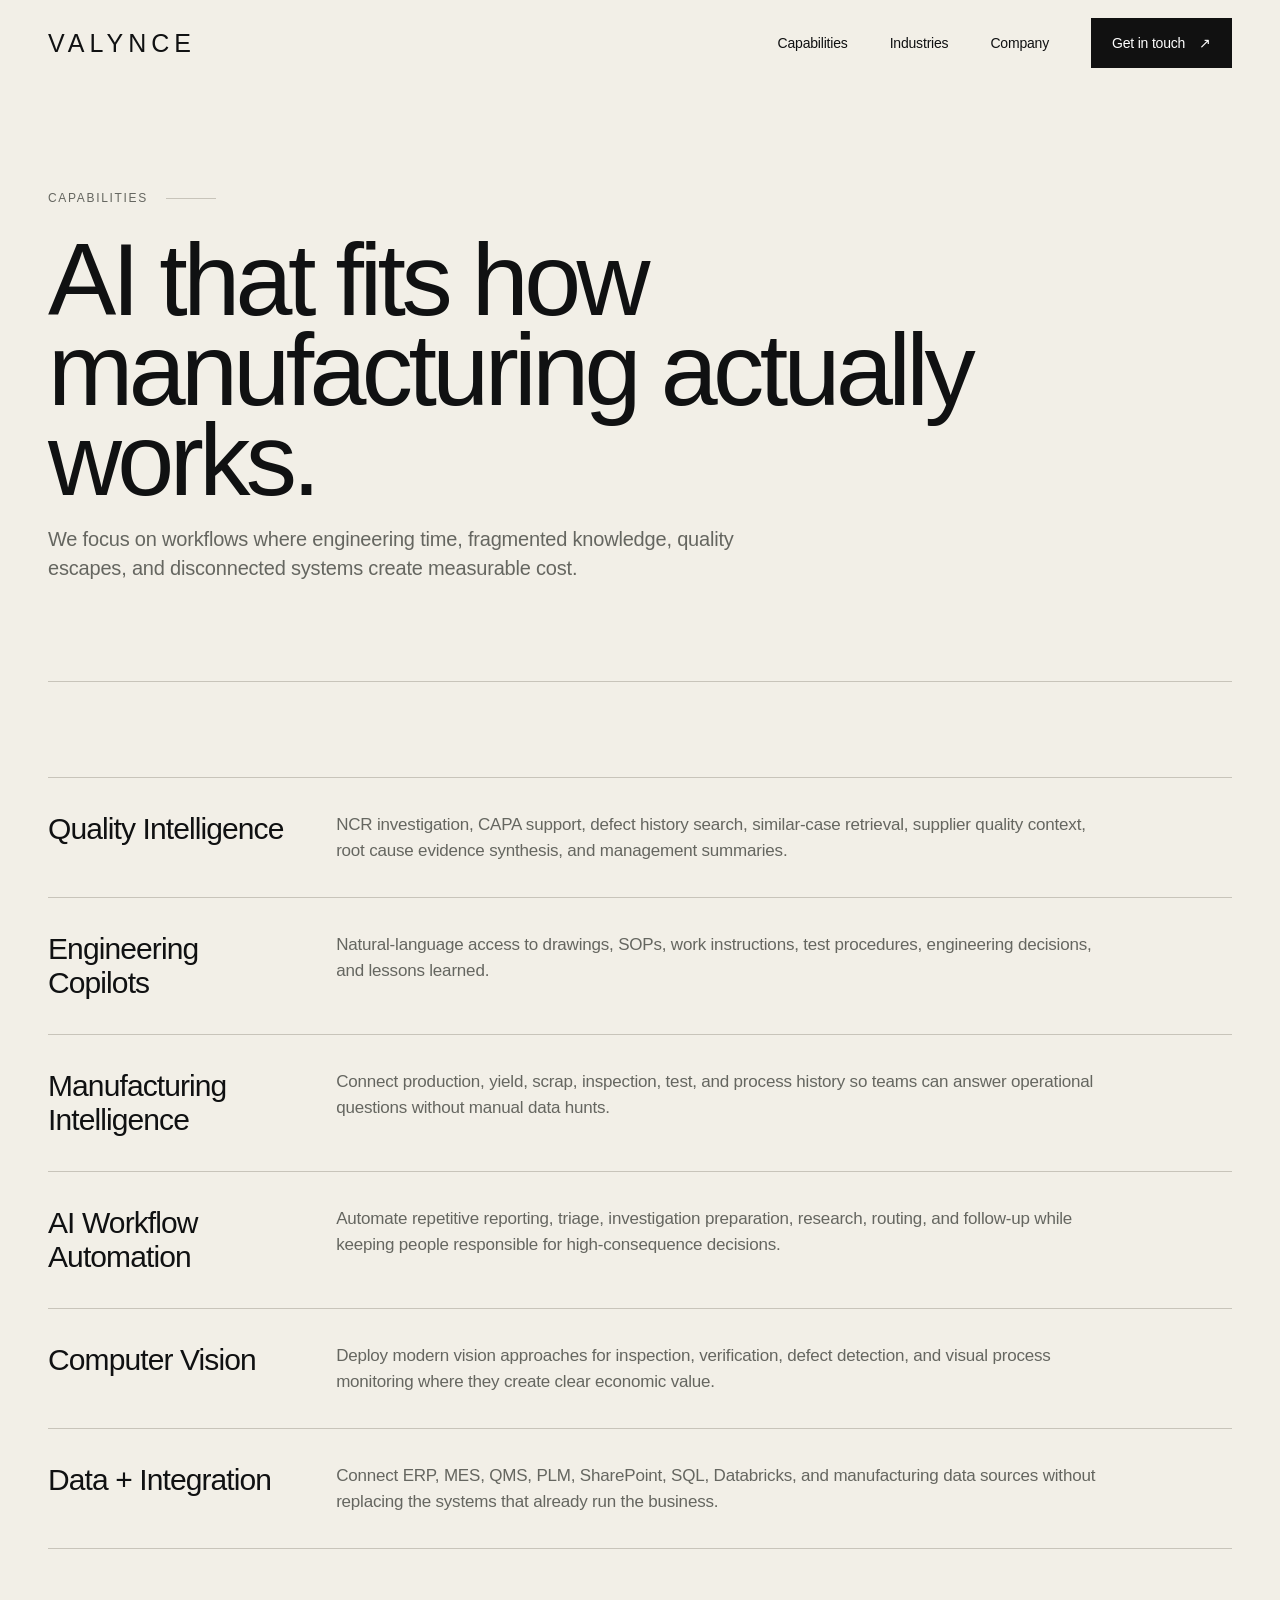
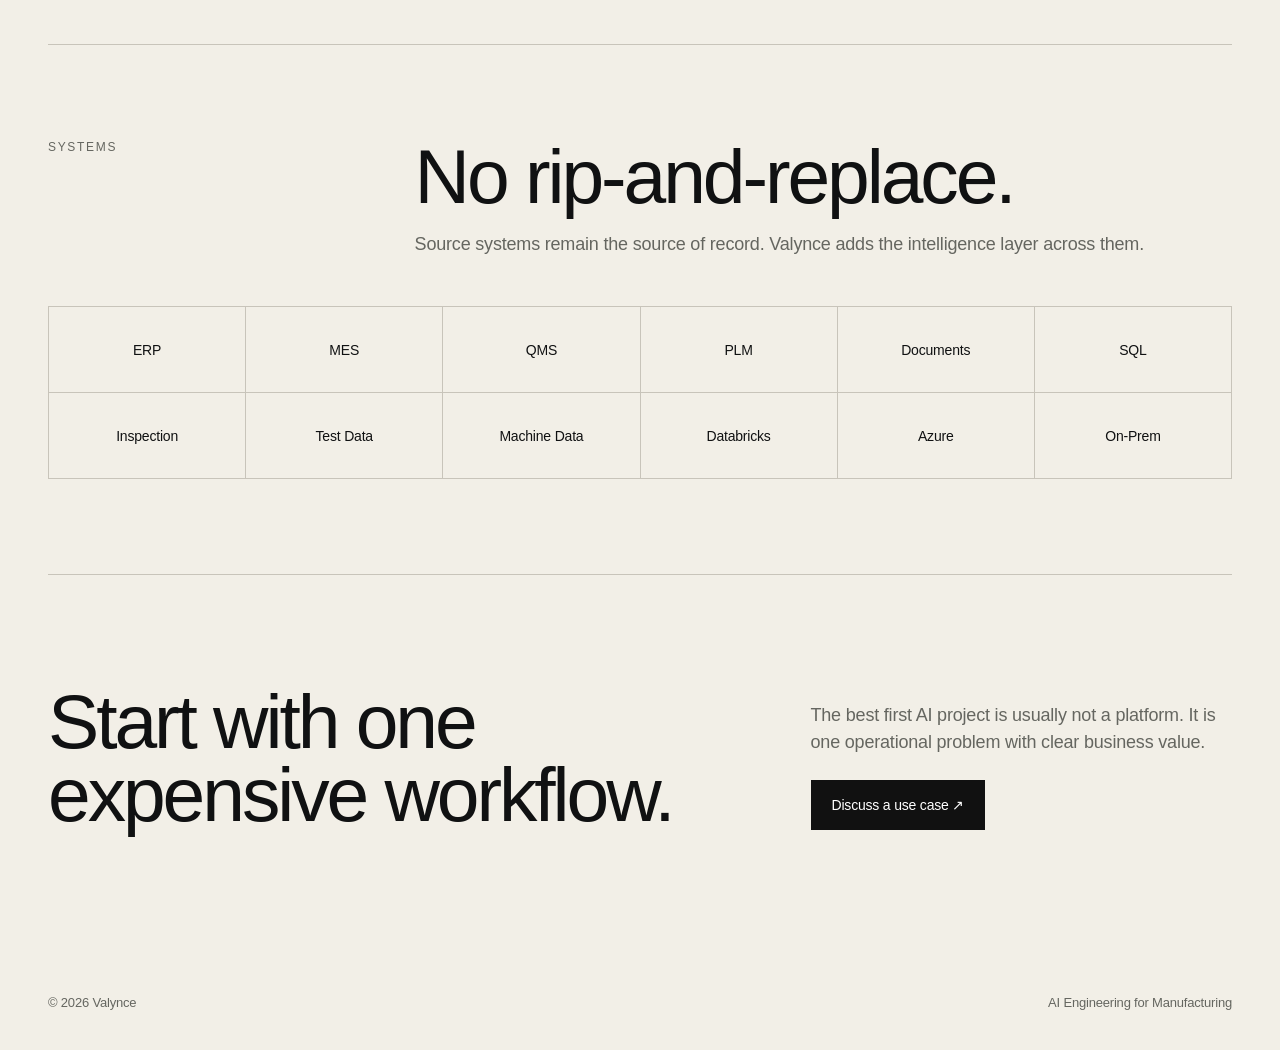
==== capabilities.html @ f6df3d38 "Rename Meridian branding to Valynce" ====
<!doctype html>
<html lang="en"><head>
<meta charset="utf-8"><meta name="viewport" content="width=device-width,initial-scale=1">
<title>Capabilities | Valynce</title><link rel="stylesheet" href="assets/style.css">
</head><body><div class="site">

<header>
  <a class="brand" href="index.html">VALYNCE</a>
  <nav>
    <a href="capabilities.html">Capabilities</a>
    <a href="industries.html">Industries</a>
    <a href="company.html">Company</a>
    <a class="nav-cta" href="mailto:hello@valynce.ai">Get in touch <span>↗</span></a>
  </nav>
</header>

<section class="page-hero">
  <div class="eyebrow">Capabilities</div>
  <h1>AI that fits how manufacturing actually works.</h1>
  <p>We focus on workflows where engineering time, fragmented knowledge, quality escapes, and disconnected systems create measurable cost.</p>
</section>

<section class="section reveal">
  <div class="list-row"><h3>Quality Intelligence</h3><p>NCR investigation, CAPA support, defect history search, similar-case retrieval, supplier quality context, root cause evidence synthesis, and management summaries.</p></div>
  <div class="list-row"><h3>Engineering Copilots</h3><p>Natural-language access to drawings, SOPs, work instructions, test procedures, engineering decisions, and lessons learned.</p></div>
  <div class="list-row"><h3>Manufacturing Intelligence</h3><p>Connect production, yield, scrap, inspection, test, and process history so teams can answer operational questions without manual data hunts.</p></div>
  <div class="list-row"><h3>AI Workflow Automation</h3><p>Automate repetitive reporting, triage, investigation preparation, research, routing, and follow-up while keeping people responsible for high-consequence decisions.</p></div>
  <div class="list-row"><h3>Computer Vision</h3><p>Deploy modern vision approaches for inspection, verification, defect detection, and visual process monitoring where they create clear economic value.</p></div>
  <div class="list-row"><h3>Data + Integration</h3><p>Connect ERP, MES, QMS, PLM, SharePoint, SQL, Databricks, and manufacturing data sources without replacing the systems that already run the business.</p></div>
</section>

<section class="section reveal">
  <div class="section-head"><div class="label">Systems</div><div><h2>No rip-and-replace.</h2><p class="lede">Source systems remain the source of record. Valynce adds the intelligence layer across them.</p></div></div>
  <div class="systems">
    <div>ERP</div><div>MES</div><div>QMS</div><div>PLM</div><div>Documents</div><div>SQL</div>
    <div>Inspection</div><div>Test Data</div><div>Machine Data</div><div>Databricks</div><div>Azure</div><div>On-Prem</div>
  </div>
</section>

<section class="cta-band reveal"><div class="inner"><h2>Start with one expensive workflow.</h2><div><p>The best first AI project is usually not a platform. It is one operational problem with clear business value.</p><a class="button" href="mailto:hello@valynce.ai">Discuss a use case ↗</a></div></div></section>

<footer>
  <span>© 2026 Valynce</span>
  <span>AI Engineering for Manufacturing</span>
</footer>
</div><script src="assets/site.js"></script></body></html>
---- assets/style.css ----
:root{
  --bg:#f2efe7;
  --ink:#101112;
  --muted:#656660;
  --line:#c8c4ba;
  --panel:#ebe7dd;
  --max:1440px;
  --pad:48px;
}
*{box-sizing:border-box}
html{scroll-behavior:smooth}
body{
  margin:0;background:var(--bg);color:var(--ink);
  font-family:"Helvetica Neue",Helvetica,Arial,sans-serif;
  font-weight:400;letter-spacing:-0.012em;overflow-x:clip;
}
a{color:inherit}
.site{max-width:var(--max);margin:auto;padding:0 var(--pad)}
header{
  height:86px;display:flex;align-items:center;justify-content:space-between;
  position:relative;z-index:20
}
.brand{font-size:25px;letter-spacing:.20em;text-decoration:none;font-weight:500}
nav{display:flex;align-items:center;gap:42px}
nav a{text-decoration:none;font-size:14px}
.nav-cta,.button{
  display:inline-flex;align-items:center;justify-content:center;gap:14px;
  background:#111;color:#fff;padding:16px 20px;text-decoration:none;
  font-size:14px;border:1px solid #111;transition:transform .2s ease,background .2s ease
}
.nav-cta:hover,.button:hover{transform:translateY(-2px)}
.button.secondary{background:transparent;color:var(--ink)}
.hero{
  min-height:690px;position:relative;border-bottom:1px solid var(--line);
  display:grid;grid-template-columns:1.08fr .92fr;align-items:center;overflow:hidden
}
.hero-copy{position:relative;z-index:4;padding:55px 0 72px}
.eyebrow{
  display:flex;align-items:center;gap:18px;font-size:12px;text-transform:uppercase;
  letter-spacing:.14em;color:var(--muted);margin-bottom:30px
}
.eyebrow:after{content:"";width:50px;height:1px;background:var(--line)}
h1{
  font-size:clamp(72px,8.5vw,132px);line-height:.88;letter-spacing:-.045em;
  font-weight:400;margin:0;max-width:900px
}
.hero p{
  font-size:20px;line-height:1.42;max-width:590px;color:#53544f;margin:30px 0 30px
}
#wave{
  position:absolute;
  right:-8%;
  top:-1%;
  width:73%;
  height:103%;
  z-index:2;
  pointer-events:none;
  image-rendering:auto;
}
.hero-tag{
  position:absolute;right:2%;bottom:12%;z-index:4;font-size:12px;line-height:1.25;
  text-transform:uppercase;letter-spacing:.14em
}
.section{padding:95px 0;border-bottom:1px solid var(--line)}
.section-head{display:grid;grid-template-columns:.38fr 1fr;gap:56px;margin-bottom:48px}
.label{font-size:12px;text-transform:uppercase;letter-spacing:.14em;color:var(--muted)}
h2{
  font-size:clamp(48px,6vw,88px);line-height:.94;letter-spacing:-.04em;
  font-weight:400;margin:0
}
.lede{font-size:18px;line-height:1.55;color:var(--muted);max-width:740px;margin:18px 0 0}
.feature-grid{display:grid;grid-template-columns:repeat(3,1fr);border-top:1px solid var(--line);border-left:1px solid var(--line)}
.feature{
  min-height:270px;border-right:1px solid var(--line);border-bottom:1px solid var(--line);
  padding:28px;position:relative;transition:background .2s ease
}
.feature:hover{background:rgba(255,255,255,.2)}
.feature .num{font-size:12px;color:var(--muted)}
.feature h3{font-size:38px;line-height:.98;font-weight:400;letter-spacing:-.03em;margin:86px 0 14px}
.feature p{font-size:16px;line-height:1.4;color:var(--muted);max-width:320px;margin:0}
.split{display:grid;grid-template-columns:1fr 1fr;border:1px solid var(--line)}
.split>div{padding:38px;min-height:360px}
.split>div:first-child{border-right:1px solid var(--line)}
.split h3{font-size:46px;line-height:.98;font-weight:400;letter-spacing:-.035em;margin:72px 0 16px}
.split p{font-size:17px;line-height:1.5;color:var(--muted);max-width:520px}
.process{display:grid;grid-template-columns:repeat(4,1fr);border-top:1px solid var(--line)}
.step{min-height:260px;border-right:1px solid var(--line);padding:28px}
.step:last-child{border-right:0}
.step .num{font-size:12px;color:var(--muted)}
.step h3{font-size:31px;font-weight:400;letter-spacing:-.03em;margin:78px 0 10px}
.step p{font-size:15px;line-height:1.45;color:var(--muted);max-width:250px}
.systems{display:grid;grid-template-columns:repeat(6,1fr);border-top:1px solid var(--line);border-left:1px solid var(--line);margin-top:42px}
.systems div{height:86px;display:flex;align-items:center;justify-content:center;border-right:1px solid var(--line);border-bottom:1px solid var(--line);font-size:14px}
.industrial{display:grid;grid-template-columns:.82fr 1.18fr;gap:52px;align-items:center}
.industrial img{width:100%;display:block;filter:grayscale(1);aspect-ratio:1.32/1;object-fit:cover}
.industrial h2{font-size:clamp(48px,5.2vw,78px)}
.industrial p{font-size:18px;line-height:1.5;color:var(--muted);max-width:560px}
.page-hero{padding:105px 0 78px;border-bottom:1px solid var(--line)}
.page-hero h1{font-size:clamp(72px,8vw,124px);max-width:1100px}
.page-hero p{font-size:20px;line-height:1.45;max-width:760px;color:var(--muted)}
.list-row{display:grid;grid-template-columns:.42fr 1.58fr;gap:50px;padding:34px 0;border-top:1px solid var(--line)}
.list-row:last-child{border-bottom:1px solid var(--line)}
.list-row h3{font-size:30px;font-weight:400;margin:0;letter-spacing:-.03em}
.list-row p{font-size:17px;line-height:1.5;color:var(--muted);margin:0;max-width:760px}
.industry-grid{display:grid;grid-template-columns:repeat(2,1fr);border-top:1px solid var(--line);border-left:1px solid var(--line)}
.industry{min-height:310px;padding:32px;border-right:1px solid var(--line);border-bottom:1px solid var(--line)}
.industry h3{font-size:40px;font-weight:400;letter-spacing:-.035em;margin:118px 0 12px}
.industry p{font-size:16px;line-height:1.45;color:var(--muted);max-width:440px}
.big-quote{font-size:clamp(48px,6vw,92px);line-height:.96;letter-spacing:-.045em;max-width:1240px;margin:0}
.cta-band{padding:110px 0 125px}
.cta-band .inner{display:grid;grid-template-columns:1.25fr .75fr;gap:60px;align-items:end}
.cta-band p{font-size:18px;line-height:1.5;color:var(--muted);margin:0 0 24px}
footer{height:95px;display:flex;align-items:center;justify-content:space-between;font-size:13px;color:var(--muted)}
.reveal{opacity:0;transform:translateY(20px);transition:opacity .7s ease,transform .7s ease}
.reveal.visible{opacity:1;transform:none}
@media(max-width:980px){
  :root{--pad:24px}
  nav a:not(.nav-cta){display:none}
  .hero{grid-template-columns:1fr;min-height:650px}
  #wave{width:86%;opacity:.55}
  .feature-grid,.industry-grid{grid-template-columns:1fr}
  .section-head,.industrial,.split,.cta-band .inner,.list-row{grid-template-columns:1fr}
  .split>div:first-child{border-right:0;border-bottom:1px solid var(--line)}
  .process{grid-template-columns:1fr 1fr}
  .systems{grid-template-columns:repeat(3,1fr)}
}
@media(max-width:620px){
  :root{--pad:18px}
  .brand{font-size:19px}
  h1{font-size:59px}
  #wave{width:100%;right:-25%;opacity:.35}
  .hero-tag{display:none}
  .process,.systems{grid-template-columns:1fr}
  .step{border-right:0;border-bottom:1px solid var(--line)}
  .page-hero h1{font-size:58px}
}
@media(prefers-reduced-motion:reduce){
  html{scroll-behavior:auto}
  .reveal{opacity:1;transform:none}
}


/* ===== Valynce interactive WebGL hero ===== */
.hero-webgl{
  min-height:720px;
  position:relative;
  display:block;
  overflow:visible;
  border-bottom:1px solid var(--line);
  background:
    radial-gradient(circle at 1px 1px, rgba(60,60,60,.085) .75px, transparent .8px) 0 0 / 18px 18px,
    #F2F0EB;
}
.hero-webgl::after{
  content:"";
  position:absolute;
  inset:0;
  pointer-events:none;
  background:linear-gradient(90deg, rgba(242,240,235,.98) 0%, rgba(242,240,235,.93) 29%, rgba(242,240,235,.38) 48%, rgba(242,240,235,.015) 69%);
  z-index:2;
}
.hero-webgl #wave{
  position:absolute;
  top:0;
  right:calc(50% - 50vw);
  width:calc(50vw + 50%);
  height:100%;
  opacity:1;
  z-index:1;
  pointer-events:none;
}
.hero-webgl .hero-copy{
  position:relative;
  z-index:4;
  width:min(850px,72%);
  padding:92px 0 80px;
}
.hero-webgl .eyebrow{
  margin-bottom:34px;
}
.hero-webgl h1{
  font-family:Inter,"Helvetica Neue",Helvetica,Arial,sans-serif;
  font-size:clamp(72px,8.1vw,122px);
  line-height:.88;
  letter-spacing:-.052em;
  font-weight:500;
  max-width:920px;
}
.hero-webgl p{
  max-width:560px;
  font-size:20px;
  line-height:1.42;
  color:#62625f;
  margin:34px 0 32px;
}
.hero-webgl .hero-tag{
  position:absolute;
  z-index:5;
  right:1.4%;
  bottom:8.4%;
  font-size:11px;
  line-height:1.28;
  letter-spacing:.15em;
  font-weight:500;
}
@media(max-width:980px){
  .hero-webgl{min-height:680px}
  .hero-webgl .hero-copy{width:86%;padding-top:100px}
  .hero-webgl::after{background:linear-gradient(90deg,rgba(242,240,235,.98) 0%,rgba(242,240,235,.90) 48%,rgba(242,240,235,.15) 82%)}
}
@media(max-width:650px){
  .hero-webgl{min-height:660px}
  .hero-webgl .hero-copy{width:100%;padding-top:106px}
  .hero-webgl h1{font-size:58px;letter-spacing:-.045em}
  .hero-webgl p{font-size:18px;max-width:88%}
  .hero-webgl .hero-tag{display:none}
  .hero-webgl::after{background:linear-gradient(90deg,rgba(242,240,235,.98) 0%,rgba(242,240,235,.92) 58%,rgba(242,240,235,.28) 100%)}
}
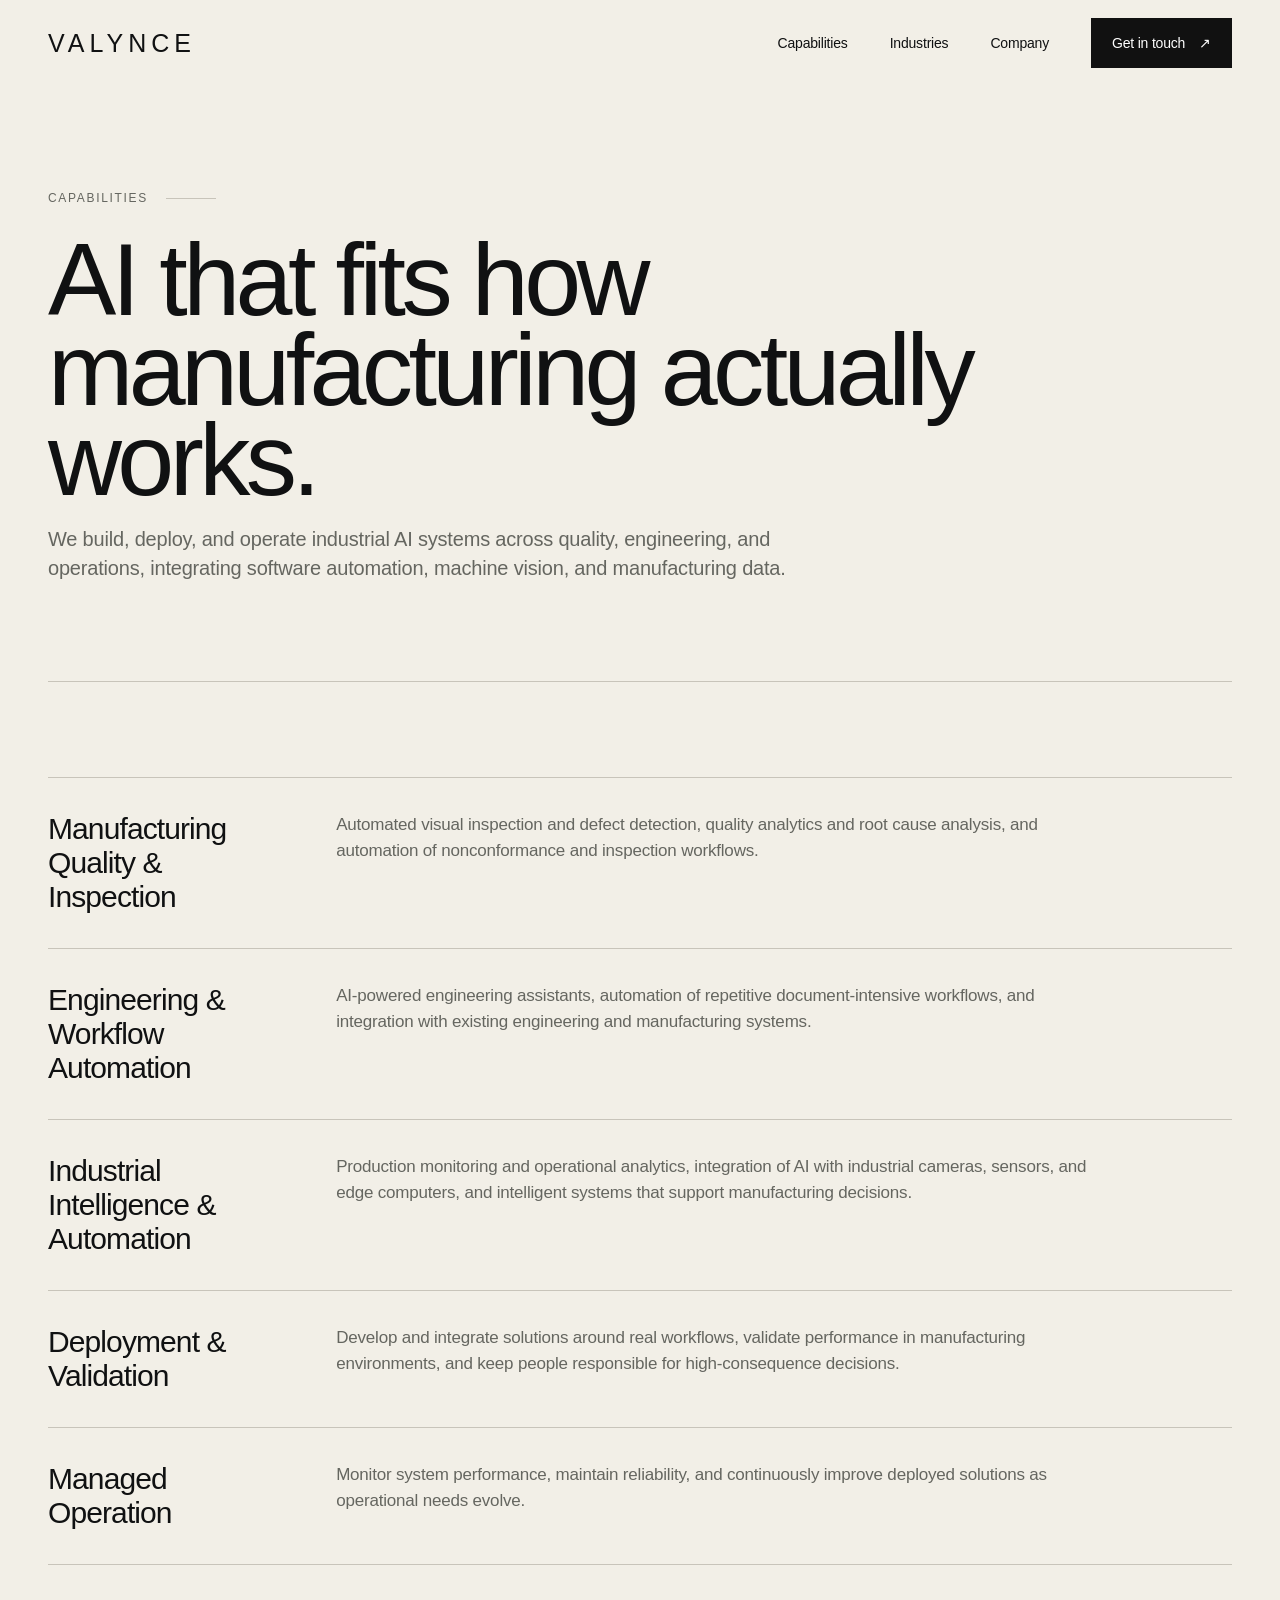
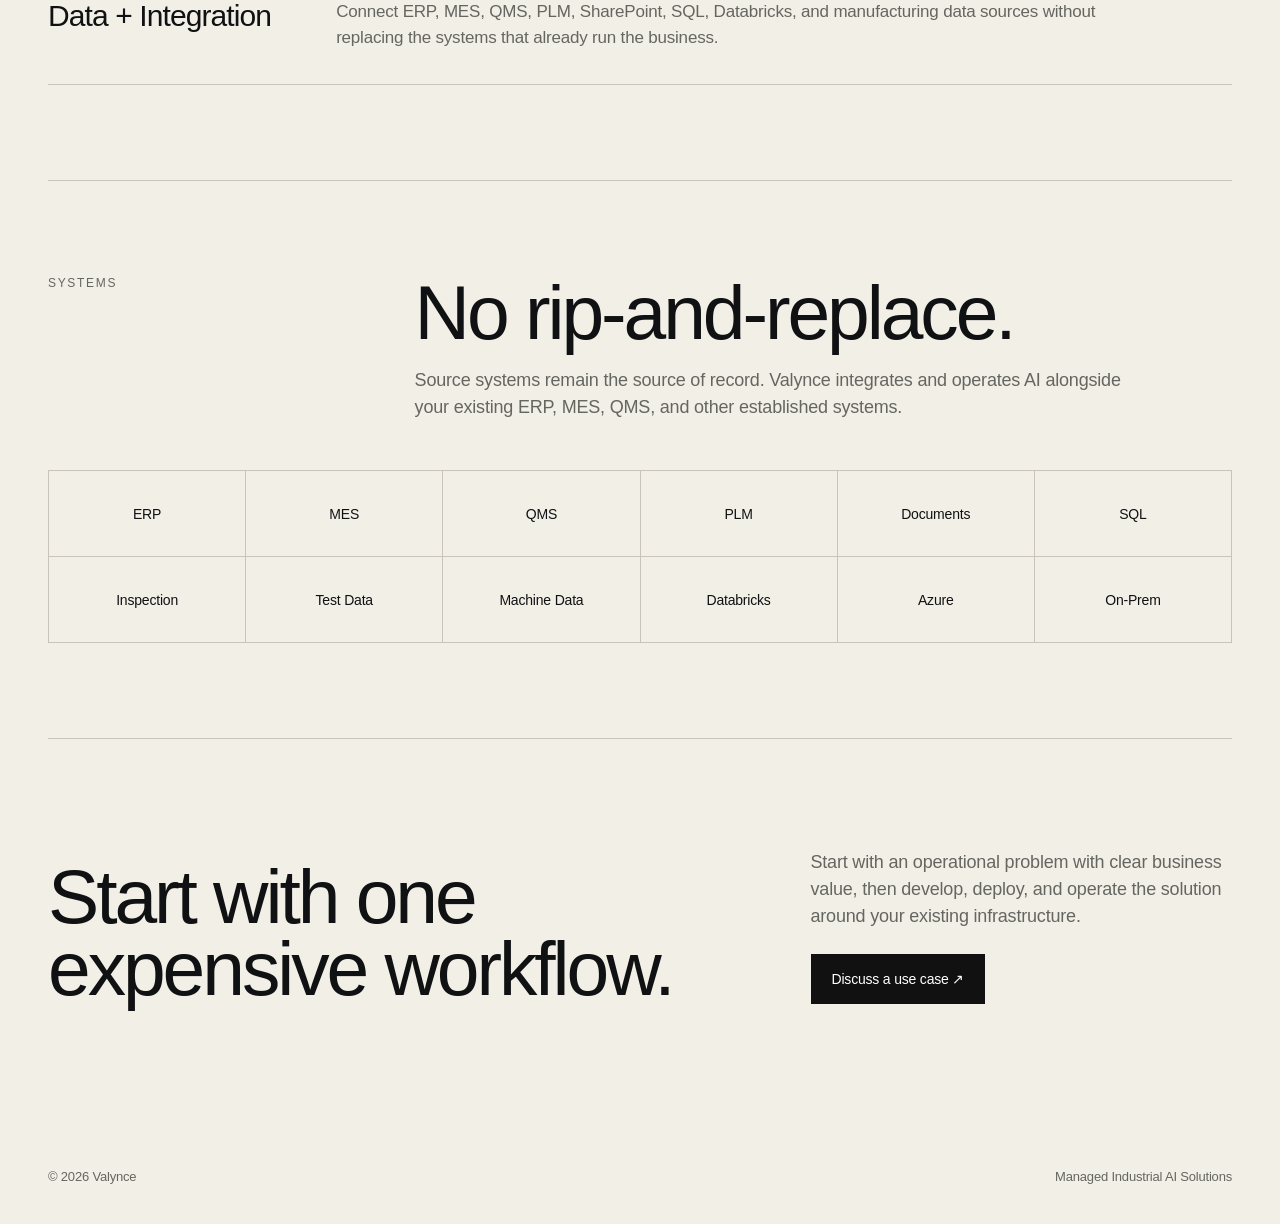
==== commit cf215058: "Position Valynce as a managed industrial AI solutions provider" ====
--- a/capabilities.html
+++ b/capabilities.html
@@ -1,7 +1,7 @@
 <!doctype html>
 <html lang="en"><head>
 <meta charset="utf-8"><meta name="viewport" content="width=device-width,initial-scale=1">
-<title>Capabilities | Valynce</title><link rel="stylesheet" href="assets/style.css">
+<title>Capabilities | Valynce</title><link rel="stylesheet" href="assets/style.css?v=d0374bb2c1">
 </head><body><div class="site">
 
 <header>
@@ -10,37 +10,37 @@
     <a href="capabilities.html">Capabilities</a>
     <a href="industries.html">Industries</a>
     <a href="company.html">Company</a>
-    <a class="nav-cta" href="mailto:hello@valynce.ai">Get in touch <span>↗</span></a>
+    <a class="nav-cta" href="contact.html">Get in touch <span>↗</span></a>
   </nav>
 </header>
 
 <section class="page-hero">
   <div class="eyebrow">Capabilities</div>
   <h1>AI that fits how manufacturing actually works.</h1>
-  <p>We focus on workflows where engineering time, fragmented knowledge, quality escapes, and disconnected systems create measurable cost.</p>
+  <p>We build, deploy, and operate industrial AI systems across quality, engineering, and operations, integrating software automation, machine vision, and manufacturing data.</p>
 </section>
 
 <section class="section reveal">
-  <div class="list-row"><h3>Quality Intelligence</h3><p>NCR investigation, CAPA support, defect history search, similar-case retrieval, supplier quality context, root cause evidence synthesis, and management summaries.</p></div>
-  <div class="list-row"><h3>Engineering Copilots</h3><p>Natural-language access to drawings, SOPs, work instructions, test procedures, engineering decisions, and lessons learned.</p></div>
-  <div class="list-row"><h3>Manufacturing Intelligence</h3><p>Connect production, yield, scrap, inspection, test, and process history so teams can answer operational questions without manual data hunts.</p></div>
-  <div class="list-row"><h3>AI Workflow Automation</h3><p>Automate repetitive reporting, triage, investigation preparation, research, routing, and follow-up while keeping people responsible for high-consequence decisions.</p></div>
-  <div class="list-row"><h3>Computer Vision</h3><p>Deploy modern vision approaches for inspection, verification, defect detection, and visual process monitoring where they create clear economic value.</p></div>
+  <div class="list-row"><h3>Manufacturing Quality &amp; Inspection</h3><p>Automated visual inspection and defect detection, quality analytics and root cause analysis, and automation of nonconformance and inspection workflows.</p></div>
+  <div class="list-row"><h3>Engineering &amp; Workflow Automation</h3><p>AI-powered engineering assistants, automation of repetitive document-intensive workflows, and integration with existing engineering and manufacturing systems.</p></div>
+  <div class="list-row"><h3>Industrial Intelligence &amp; Automation</h3><p>Production monitoring and operational analytics, integration of AI with industrial cameras, sensors, and edge computers, and intelligent systems that support manufacturing decisions.</p></div>
+  <div class="list-row"><h3>Deployment &amp; Validation</h3><p>Develop and integrate solutions around real workflows, validate performance in manufacturing environments, and keep people responsible for high-consequence decisions.</p></div>
+  <div class="list-row"><h3>Managed Operation</h3><p>Monitor system performance, maintain reliability, and continuously improve deployed solutions as operational needs evolve.</p></div>
   <div class="list-row"><h3>Data + Integration</h3><p>Connect ERP, MES, QMS, PLM, SharePoint, SQL, Databricks, and manufacturing data sources without replacing the systems that already run the business.</p></div>
 </section>
 
 <section class="section reveal">
-  <div class="section-head"><div class="label">Systems</div><div><h2>No rip-and-replace.</h2><p class="lede">Source systems remain the source of record. Valynce adds the intelligence layer across them.</p></div></div>
+  <div class="section-head"><div class="label">Systems</div><div><h2>No rip-and-replace.</h2><p class="lede">Source systems remain the source of record. Valynce integrates and operates AI alongside your existing ERP, MES, QMS, and other established systems.</p></div></div>
   <div class="systems">
     <div>ERP</div><div>MES</div><div>QMS</div><div>PLM</div><div>Documents</div><div>SQL</div>
     <div>Inspection</div><div>Test Data</div><div>Machine Data</div><div>Databricks</div><div>Azure</div><div>On-Prem</div>
   </div>
 </section>
 
-<section class="cta-band reveal"><div class="inner"><h2>Start with one expensive workflow.</h2><div><p>The best first AI project is usually not a platform. It is one operational problem with clear business value.</p><a class="button" href="mailto:hello@valynce.ai">Discuss a use case ↗</a></div></div></section>
+<section class="cta-band reveal"><div class="inner"><h2>Start with one expensive workflow.</h2><div><p>Start with an operational problem with clear business value, then develop, deploy, and operate the solution around your existing infrastructure.</p><a class="button" href="contact.html">Discuss a use case ↗</a></div></div></section>
 
 <footer>
   <span>© 2026 Valynce</span>
-  <span>AI Engineering for Manufacturing</span>
+  <span>Managed Industrial AI Solutions</span>
 </footer>
 </div><script src="assets/site.js"></script></body></html>
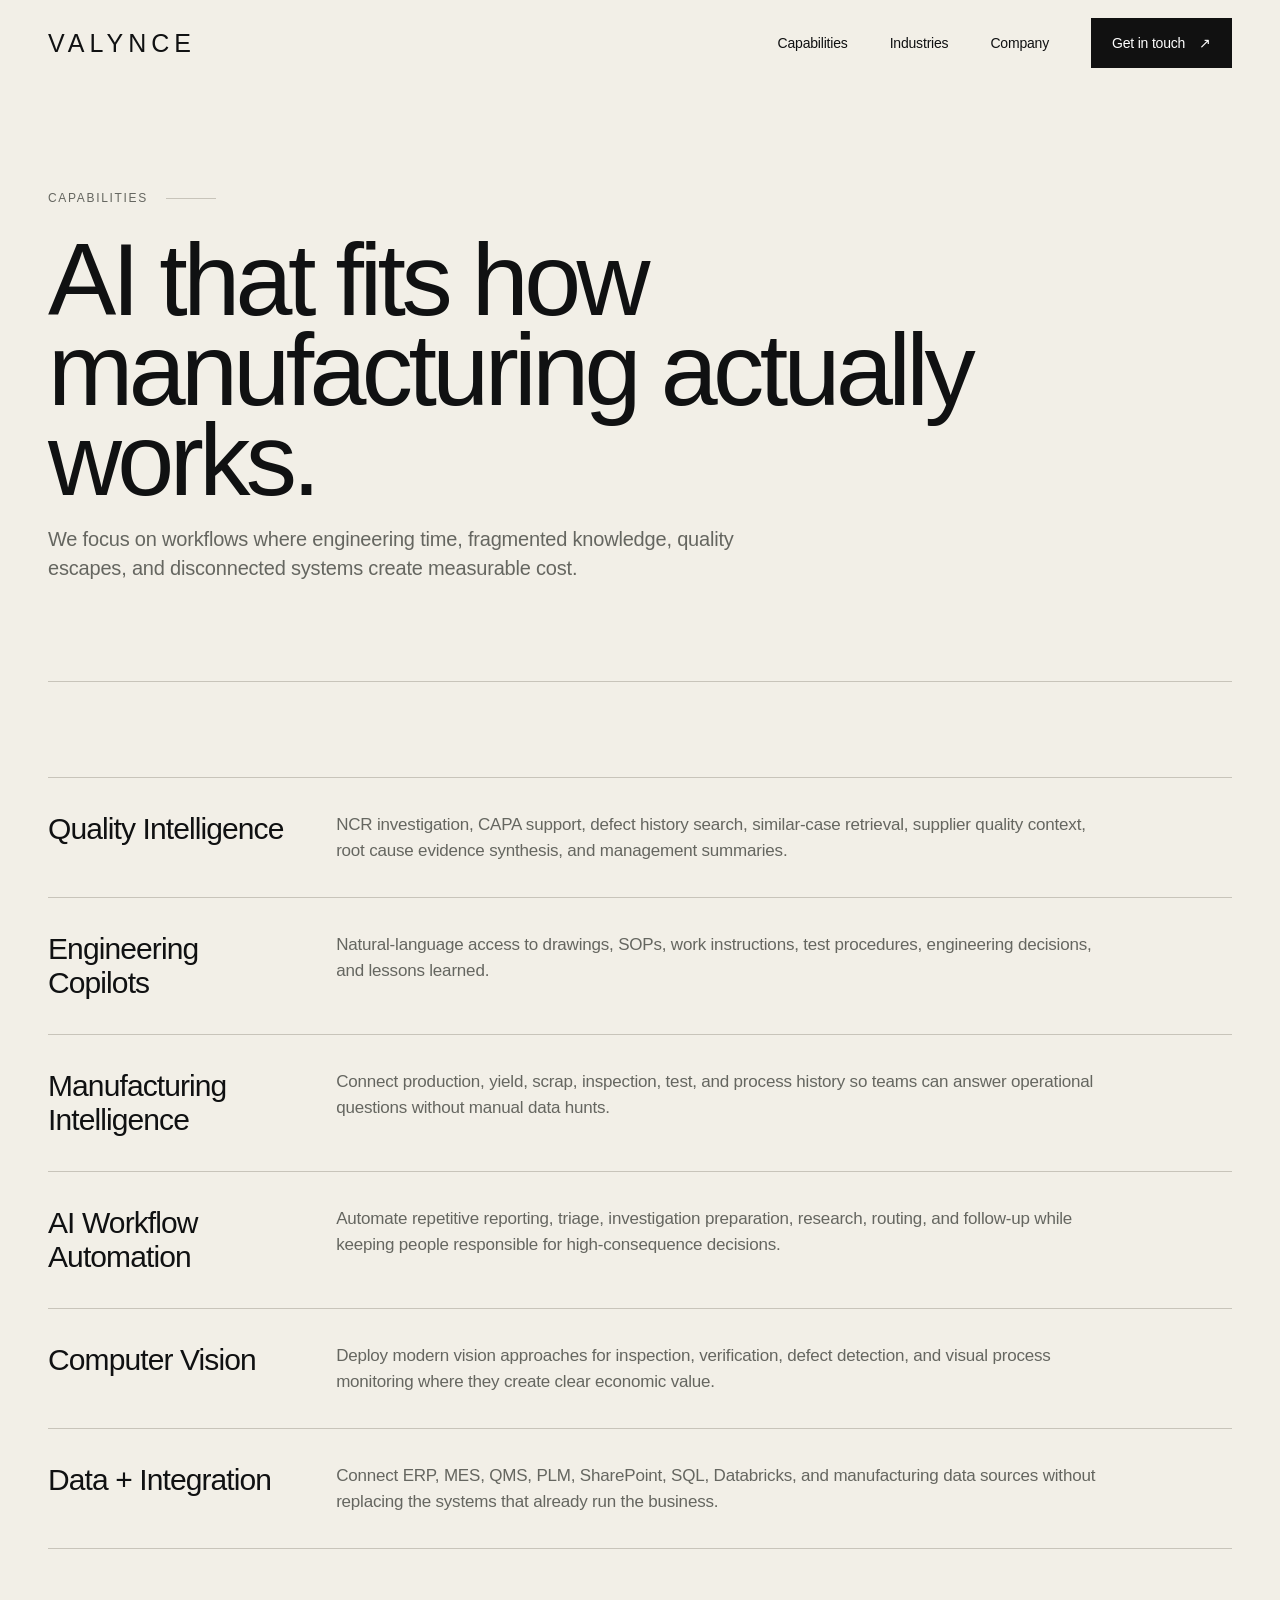
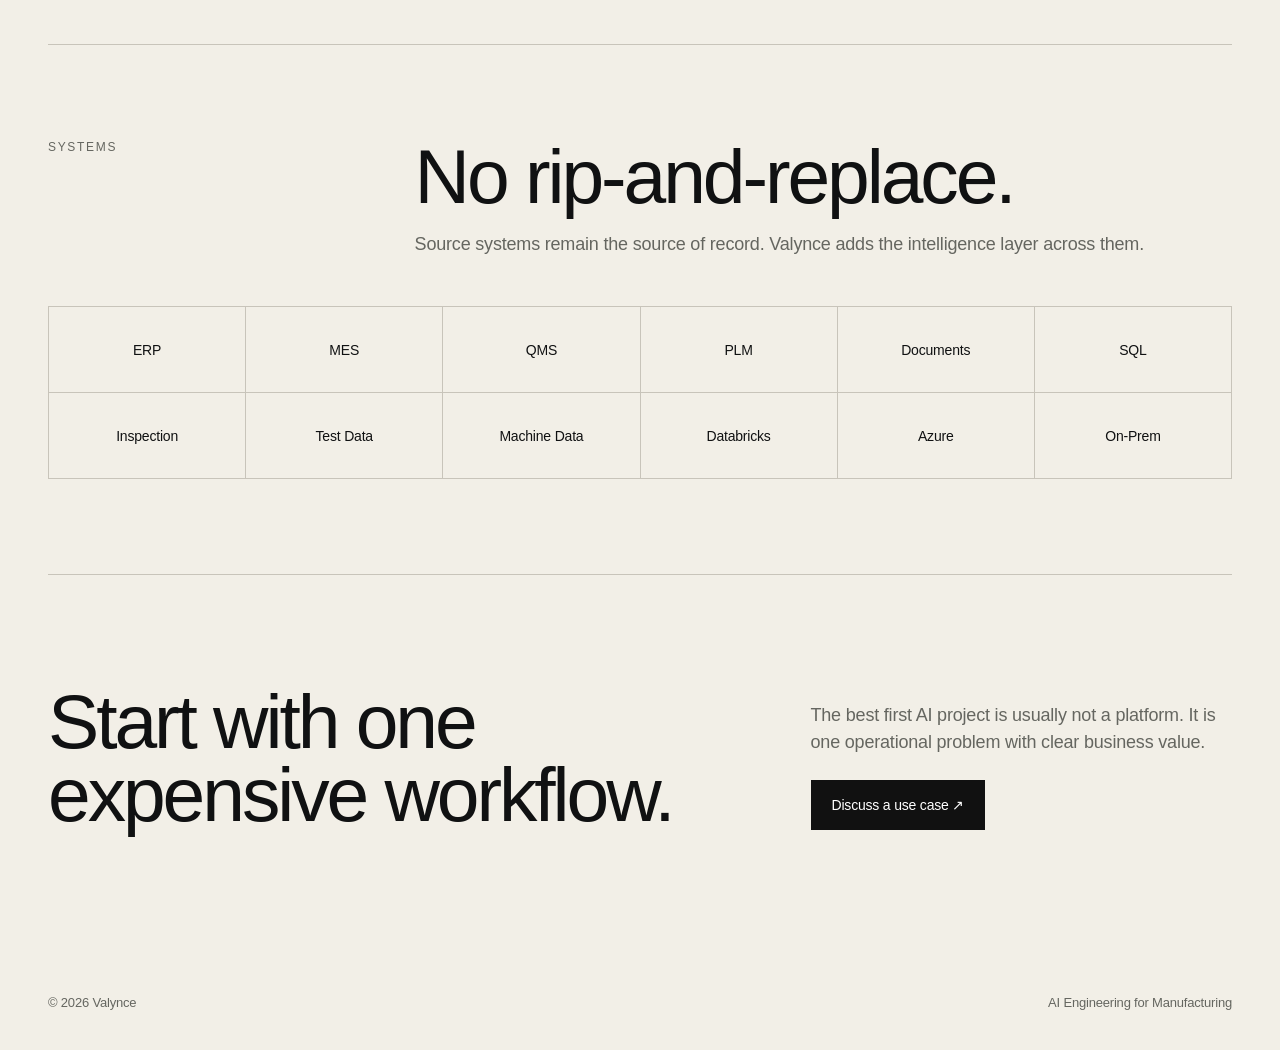
==== commit 34dbeaee: "Revert "Position Valynce as a managed industrial AI solutions provider" This reverts commit cf215058" ====
--- a/capabilities.html
+++ b/capabilities.html
@@ -17,30 +17,30 @@
 <section class="page-hero">
   <div class="eyebrow">Capabilities</div>
   <h1>AI that fits how manufacturing actually works.</h1>
-  <p>We build, deploy, and operate industrial AI systems across quality, engineering, and operations, integrating software automation, machine vision, and manufacturing data.</p>
+  <p>We focus on workflows where engineering time, fragmented knowledge, quality escapes, and disconnected systems create measurable cost.</p>
 </section>
 
 <section class="section reveal">
-  <div class="list-row"><h3>Manufacturing Quality &amp; Inspection</h3><p>Automated visual inspection and defect detection, quality analytics and root cause analysis, and automation of nonconformance and inspection workflows.</p></div>
-  <div class="list-row"><h3>Engineering &amp; Workflow Automation</h3><p>AI-powered engineering assistants, automation of repetitive document-intensive workflows, and integration with existing engineering and manufacturing systems.</p></div>
-  <div class="list-row"><h3>Industrial Intelligence &amp; Automation</h3><p>Production monitoring and operational analytics, integration of AI with industrial cameras, sensors, and edge computers, and intelligent systems that support manufacturing decisions.</p></div>
-  <div class="list-row"><h3>Deployment &amp; Validation</h3><p>Develop and integrate solutions around real workflows, validate performance in manufacturing environments, and keep people responsible for high-consequence decisions.</p></div>
-  <div class="list-row"><h3>Managed Operation</h3><p>Monitor system performance, maintain reliability, and continuously improve deployed solutions as operational needs evolve.</p></div>
+  <div class="list-row"><h3>Quality Intelligence</h3><p>NCR investigation, CAPA support, defect history search, similar-case retrieval, supplier quality context, root cause evidence synthesis, and management summaries.</p></div>
+  <div class="list-row"><h3>Engineering Copilots</h3><p>Natural-language access to drawings, SOPs, work instructions, test procedures, engineering decisions, and lessons learned.</p></div>
+  <div class="list-row"><h3>Manufacturing Intelligence</h3><p>Connect production, yield, scrap, inspection, test, and process history so teams can answer operational questions without manual data hunts.</p></div>
+  <div class="list-row"><h3>AI Workflow Automation</h3><p>Automate repetitive reporting, triage, investigation preparation, research, routing, and follow-up while keeping people responsible for high-consequence decisions.</p></div>
+  <div class="list-row"><h3>Computer Vision</h3><p>Deploy modern vision approaches for inspection, verification, defect detection, and visual process monitoring where they create clear economic value.</p></div>
   <div class="list-row"><h3>Data + Integration</h3><p>Connect ERP, MES, QMS, PLM, SharePoint, SQL, Databricks, and manufacturing data sources without replacing the systems that already run the business.</p></div>
 </section>
 
 <section class="section reveal">
-  <div class="section-head"><div class="label">Systems</div><div><h2>No rip-and-replace.</h2><p class="lede">Source systems remain the source of record. Valynce integrates and operates AI alongside your existing ERP, MES, QMS, and other established systems.</p></div></div>
+  <div class="section-head"><div class="label">Systems</div><div><h2>No rip-and-replace.</h2><p class="lede">Source systems remain the source of record. Valynce adds the intelligence layer across them.</p></div></div>
   <div class="systems">
     <div>ERP</div><div>MES</div><div>QMS</div><div>PLM</div><div>Documents</div><div>SQL</div>
     <div>Inspection</div><div>Test Data</div><div>Machine Data</div><div>Databricks</div><div>Azure</div><div>On-Prem</div>
   </div>
 </section>
 
-<section class="cta-band reveal"><div class="inner"><h2>Start with one expensive workflow.</h2><div><p>Start with an operational problem with clear business value, then develop, deploy, and operate the solution around your existing infrastructure.</p><a class="button" href="contact.html">Discuss a use case ↗</a></div></div></section>
+<section class="cta-band reveal"><div class="inner"><h2>Start with one expensive workflow.</h2><div><p>The best first AI project is usually not a platform. It is one operational problem with clear business value.</p><a class="button" href="contact.html">Discuss a use case ↗</a></div></div></section>
 
 <footer>
   <span>© 2026 Valynce</span>
-  <span>Managed Industrial AI Solutions</span>
+  <span>AI Engineering for Manufacturing</span>
 </footer>
 </div><script src="assets/site.js"></script></body></html>
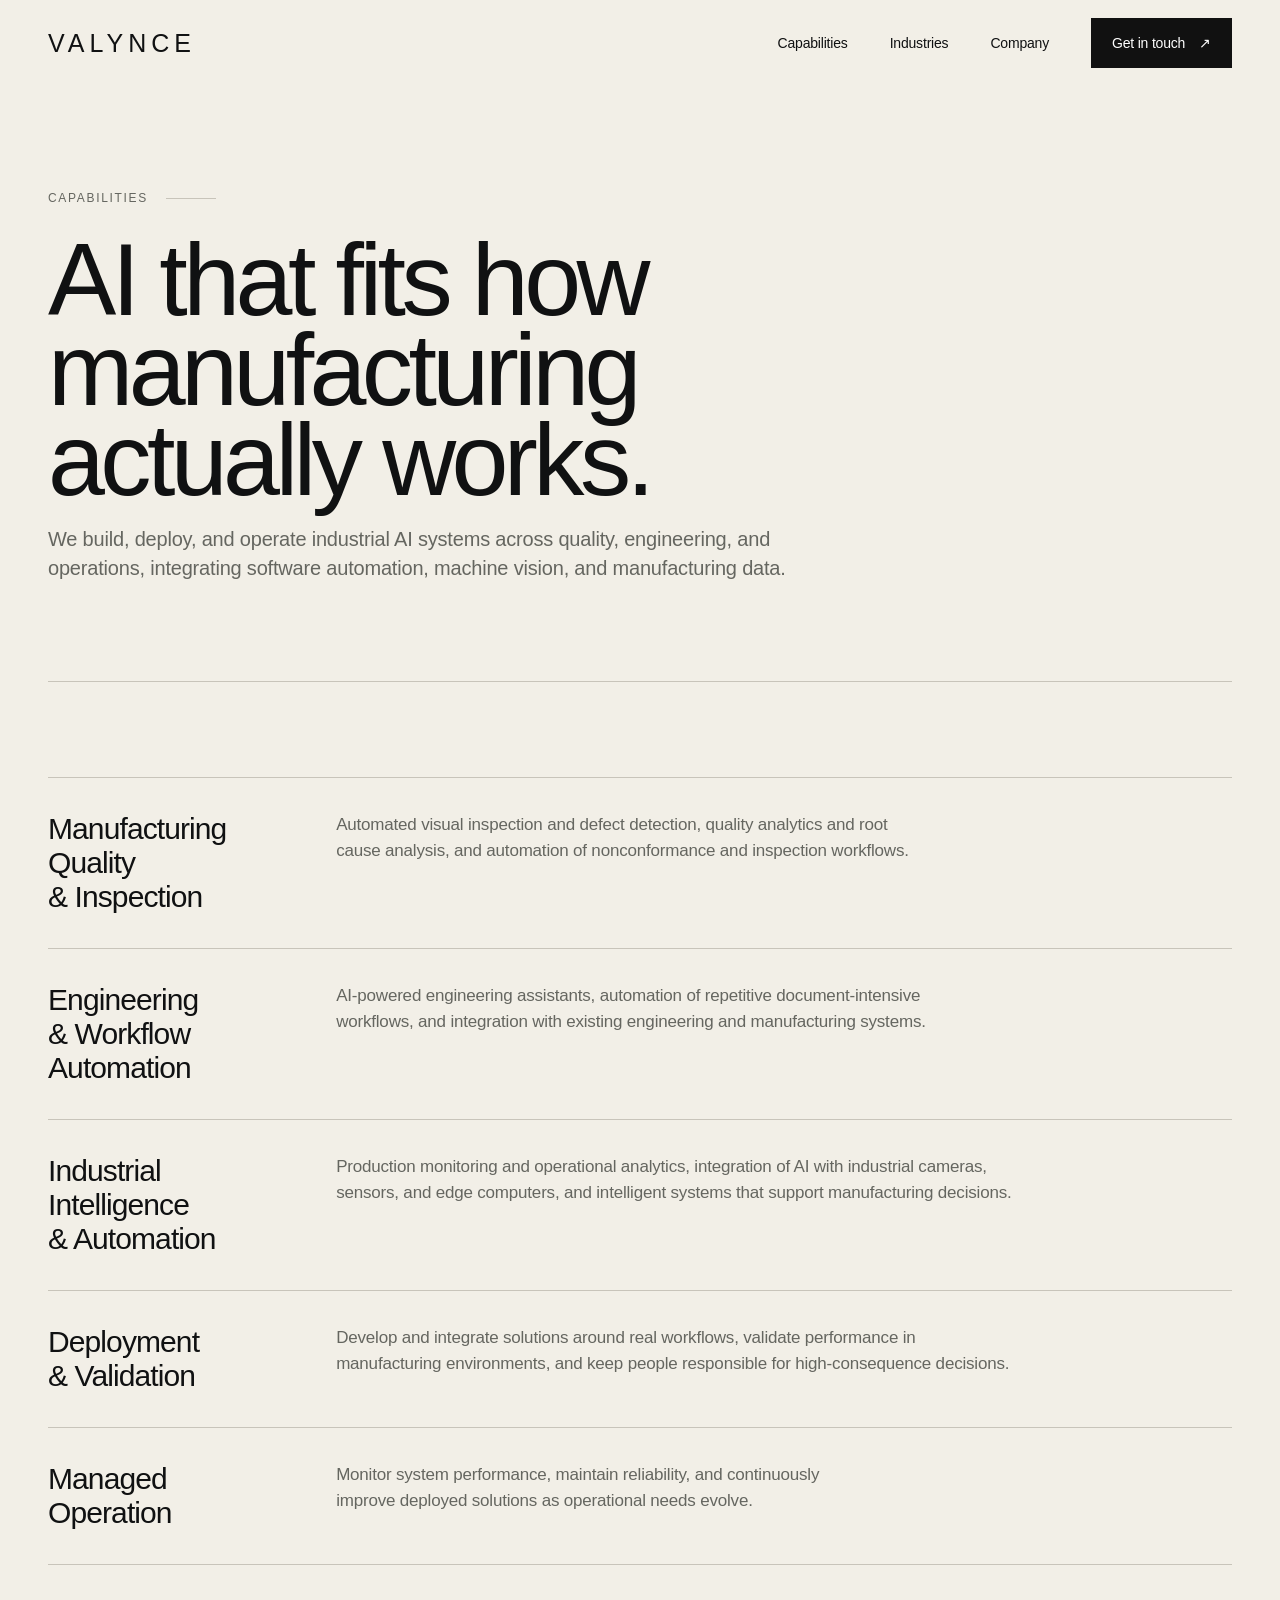
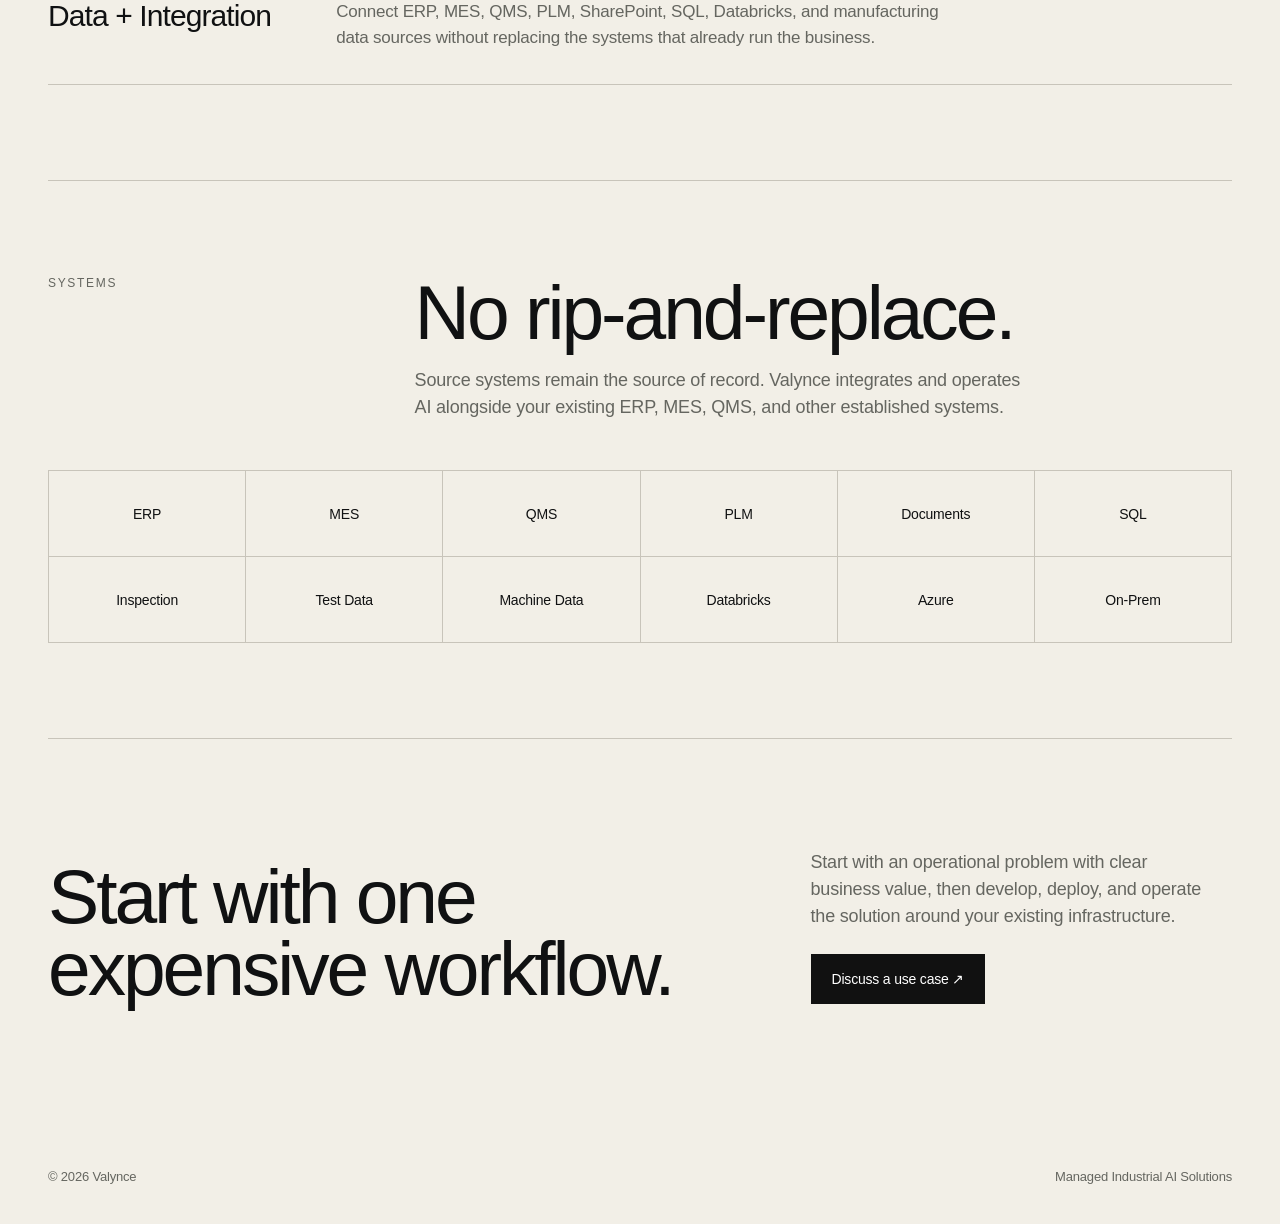
==== commit 32eb001b: "Restore managed AI positioning with original company delivery model" ====
--- a/capabilities.html
+++ b/capabilities.html
@@ -1,7 +1,7 @@
 <!doctype html>
 <html lang="en"><head>
 <meta charset="utf-8"><meta name="viewport" content="width=device-width,initial-scale=1">
-<title>Capabilities | Valynce</title><link rel="stylesheet" href="assets/style.css?v=d0374bb2c1">
+<title>Capabilities | Valynce</title><link rel="stylesheet" href="assets/style.css?v=0885071bbe">
 </head><body><div class="site">
 
 <header>
@@ -17,30 +17,30 @@
 <section class="page-hero">
   <div class="eyebrow">Capabilities</div>
   <h1>AI that fits how manufacturing actually works.</h1>
-  <p>We focus on workflows where engineering time, fragmented knowledge, quality escapes, and disconnected systems create measurable cost.</p>
+  <p>We build, deploy, and operate industrial AI systems across quality, engineering, and operations, integrating software automation, machine vision, and manufacturing data.</p>
 </section>
 
 <section class="section reveal">
-  <div class="list-row"><h3>Quality Intelligence</h3><p>NCR investigation, CAPA support, defect history search, similar-case retrieval, supplier quality context, root cause evidence synthesis, and management summaries.</p></div>
-  <div class="list-row"><h3>Engineering Copilots</h3><p>Natural-language access to drawings, SOPs, work instructions, test procedures, engineering decisions, and lessons learned.</p></div>
-  <div class="list-row"><h3>Manufacturing Intelligence</h3><p>Connect production, yield, scrap, inspection, test, and process history so teams can answer operational questions without manual data hunts.</p></div>
-  <div class="list-row"><h3>AI Workflow Automation</h3><p>Automate repetitive reporting, triage, investigation preparation, research, routing, and follow-up while keeping people responsible for high-consequence decisions.</p></div>
-  <div class="list-row"><h3>Computer Vision</h3><p>Deploy modern vision approaches for inspection, verification, defect detection, and visual process monitoring where they create clear economic value.</p></div>
+  <div class="list-row"><h3>Manufacturing Quality &amp; Inspection</h3><p>Automated visual inspection and defect detection, quality analytics and root cause analysis, and automation of nonconformance and inspection workflows.</p></div>
+  <div class="list-row"><h3>Engineering &amp; Workflow Automation</h3><p>AI-powered engineering assistants, automation of repetitive document-intensive workflows, and integration with existing engineering and manufacturing systems.</p></div>
+  <div class="list-row"><h3>Industrial Intelligence &amp; Automation</h3><p>Production monitoring and operational analytics, integration of AI with industrial cameras, sensors, and edge computers, and intelligent systems that support manufacturing decisions.</p></div>
+  <div class="list-row"><h3>Deployment &amp; Validation</h3><p>Develop and integrate solutions around real workflows, validate performance in manufacturing environments, and keep people responsible for high-consequence decisions.</p></div>
+  <div class="list-row"><h3>Managed Operation</h3><p>Monitor system performance, maintain reliability, and continuously improve deployed solutions as operational needs evolve.</p></div>
   <div class="list-row"><h3>Data + Integration</h3><p>Connect ERP, MES, QMS, PLM, SharePoint, SQL, Databricks, and manufacturing data sources without replacing the systems that already run the business.</p></div>
 </section>
 
 <section class="section reveal">
-  <div class="section-head"><div class="label">Systems</div><div><h2>No rip-and-replace.</h2><p class="lede">Source systems remain the source of record. Valynce adds the intelligence layer across them.</p></div></div>
+  <div class="section-head"><div class="label">Systems</div><div><h2>No rip-and-replace.</h2><p class="lede">Source systems remain the source of record. Valynce integrates and operates AI alongside your existing ERP, MES, QMS, and other established systems.</p></div></div>
   <div class="systems">
     <div>ERP</div><div>MES</div><div>QMS</div><div>PLM</div><div>Documents</div><div>SQL</div>
     <div>Inspection</div><div>Test Data</div><div>Machine Data</div><div>Databricks</div><div>Azure</div><div>On-Prem</div>
   </div>
 </section>
 
-<section class="cta-band reveal"><div class="inner"><h2>Start with one expensive workflow.</h2><div><p>The best first AI project is usually not a platform. It is one operational problem with clear business value.</p><a class="button" href="contact.html">Discuss a use case ↗</a></div></div></section>
+<section class="cta-band reveal"><div class="inner"><h2>Start with one expensive workflow.</h2><div><p>Start with an operational problem with clear business value, then develop, deploy, and operate the solution around your existing infrastructure.</p><a class="button" href="contact.html">Discuss a use case ↗</a></div></div></section>
 
 <footer>
   <span>© 2026 Valynce</span>
-  <span>AI Engineering for Manufacturing</span>
+  <span>Managed Industrial AI Solutions</span>
 </footer>
 </div><script src="assets/site.js"></script></body></html>
--- a/assets/style.css
+++ b/assets/style.css
@@ -217,3 +217,6 @@
   .hero-webgl .hero-tag{display:none}
   .hero-webgl::after{background:linear-gradient(90deg,rgba(242,240,235,.98) 0%,rgba(242,240,235,.92) 58%,rgba(242,240,235,.28) 100%)}
 }
+
+/* Keep copy balanced without manual line breaks or changes to type sizing. */
+h1,h2,h3,p{text-wrap:balance}
